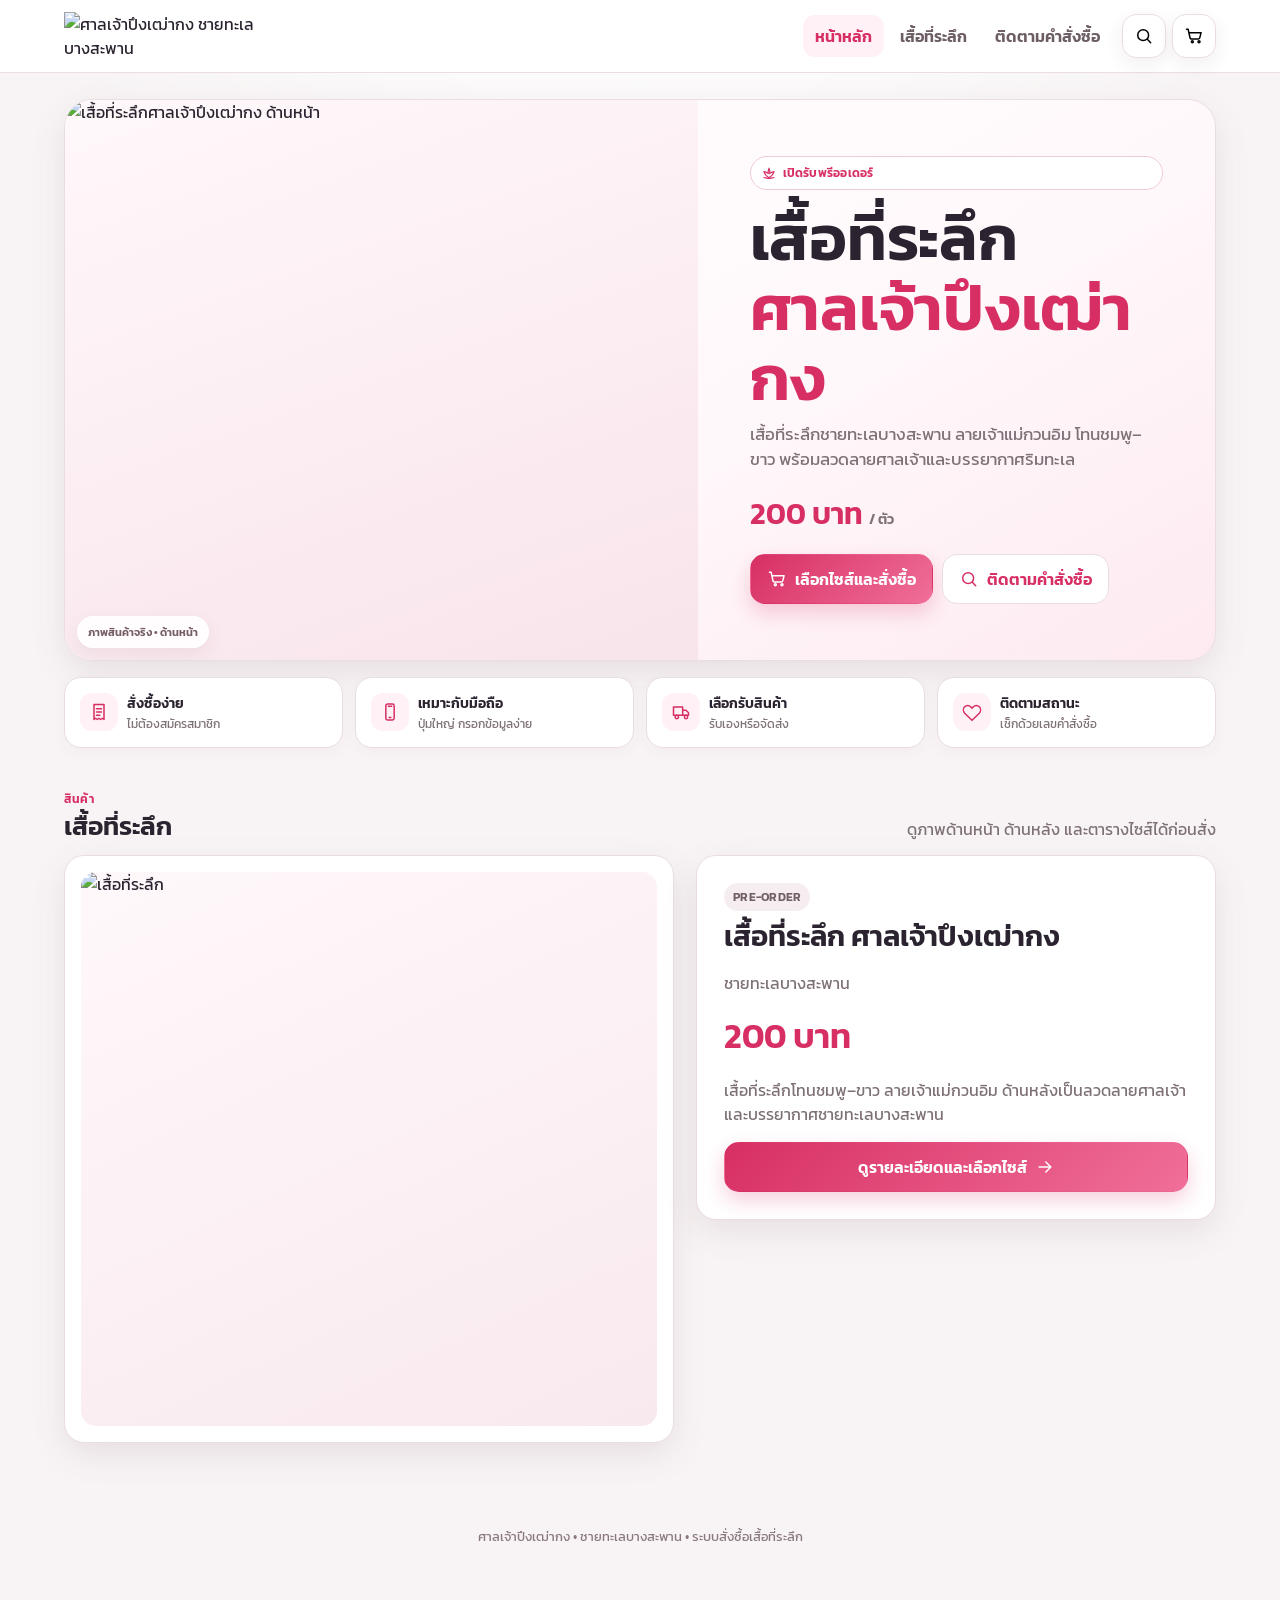
==== index.html @ 2c2c14e4 "Add files via upload" ====
<!doctype html>
<html lang="th">
<head>
  <meta charset="utf-8" />
  <meta name="viewport" content="width=device-width,initial-scale=1,viewport-fit=cover" />
  <meta name="theme-color" content="#d72f63" />
  <meta name="description" content="ศาลเจ้าปึงเฒ่ากง ชายทะเลบางสะพาน — เสื้อที่ระลึก พร้อมระบบสั่งซื้อ ชำระเงิน และติดตามสถานะ" />
  <title>ศาลเจ้าปึงเฒ่ากง | เสื้อที่ระลึก</title>
  <link rel="preconnect" href="https://fonts.googleapis.com">
  <link rel="preconnect" href="https://fonts.gstatic.com" crossorigin>
  <link href="https://fonts.googleapis.com/css2?family=Kanit:wght@300;400;500;600;700&display=swap" rel="stylesheet">
  <link rel="stylesheet" href="./styles.css" />
</head>
<body>
<svg class="icon-sprite" aria-hidden="true">
  <symbol id="i-search" viewBox="0 0 24 24"><circle cx="11" cy="11" r="6.5"/><path d="m16 16 4 4"/></symbol>
  <symbol id="i-cart" viewBox="0 0 24 24"><path d="M3 4h2l2.2 10.1a2 2 0 0 0 2 1.6h7.7a2 2 0 0 0 2-1.5L20.5 8H6.1"/><circle cx="10" cy="19" r="1.2"/><circle cx="18" cy="19" r="1.2"/></symbol>
  <symbol id="i-lotus" viewBox="0 0 24 24"><path d="M12 19c-3.8-2.4-6.6-5.4-7.6-9.2 2.8.2 5 1.3 6.4 3.3-.2-3.3.2-6.1 1.2-8.3 1 2.2 1.4 5 1.2 8.3 1.4-2 3.6-3.1 6.4-3.3-1 3.8-3.8 6.8-7.6 9.2Z"/><path d="M4.5 18.7c4.8 1.6 10.2 1.6 15 0"/></symbol>
  <symbol id="i-receipt" viewBox="0 0 24 24"><path d="M6 3h12v18l-2-1.5-2 1.5-2-1.5-2 1.5-2-1.5L6 21V3Z"/><path d="M9 8h6M9 12h6M9 16h4"/></symbol>
  <symbol id="i-phone" viewBox="0 0 24 24"><rect x="7" y="2.5" width="10" height="19" rx="2"/><path d="M10 5h4M11 18.5h2"/></symbol>
  <symbol id="i-truck" viewBox="0 0 24 24"><path d="M3 6h11v10H3zM14 10h4l3 3v3h-7z"/><circle cx="7" cy="18" r="2"/><circle cx="18" cy="18" r="2"/></symbol>
  <symbol id="i-heart" viewBox="0 0 24 24"><path d="M20.8 5.8c-2-2.1-5.2-2.1-7.2 0L12 7.5l-1.6-1.7c-2-2.1-5.2-2.1-7.2 0-2 2.1-2 5.5 0 7.6L12 22l8.8-8.6c2-2.1 2-5.5 0-7.6Z"/></symbol>
  <symbol id="i-image" viewBox="0 0 24 24"><rect x="3" y="4" width="18" height="16" rx="2"/><circle cx="9" cy="10" r="2"/><path d="m4.5 18 5-5 3.5 3 2.5-2.5 4 4.5"/></symbol>
  <symbol id="i-download" viewBox="0 0 24 24"><path d="M12 3v12"/><path d="m7 10 5 5 5-5"/><path d="M5 20h14"/></symbol>
  <symbol id="i-printer" viewBox="0 0 24 24"><path d="M7 8V3h10v5M7 17H5a2 2 0 0 1-2-2v-5a2 2 0 0 1 2-2h14a2 2 0 0 1 2 2v5a2 2 0 0 1-2 2h-2"/><path d="M7 14h10v7H7z"/><path d="M17 11h.01"/></symbol>
  <symbol id="i-info" viewBox="0 0 24 24"><circle cx="12" cy="12" r="9"/><path d="M12 10v6M12 7h.01"/></symbol>
  <symbol id="i-home" viewBox="0 0 24 24"><path d="m3 11 9-8 9 8"/><path d="M5 10v11h14V10M9 21v-6h6v6"/></symbol>
  <symbol id="i-shirt" viewBox="0 0 24 24"><path d="m8 4-5 3 2 5 3-1v10h8V11l3 1 2-5-5-3c-.8 1.3-2.2 2-4 2S8.8 5.3 8 4Z"/></symbol>
  <symbol id="i-pin" viewBox="0 0 24 24"><path d="M20 10c0 5-8 12-8 12S4 15 4 10a8 8 0 1 1 16 0Z"/><circle cx="12" cy="10" r="2.5"/></symbol>
  <symbol id="i-package" viewBox="0 0 24 24"><path d="m4 7 8-4 8 4-8 4-8-4Z"/><path d="M4 7v10l8 4 8-4V7M12 11v10"/></symbol>
  <symbol id="i-store" viewBox="0 0 24 24"><path d="M4 9h16l-1-5H5L4 9Z"/><path d="M5 9v11h14V9M9 20v-6h6v6"/><path d="M4 9c0 2 3 2 4 0 0 2 3 2 4 0 0 2 3 2 4 0 0 2 3 2 4 0"/></symbol>
  <symbol id="i-check" viewBox="0 0 24 24"><path d="m5 12 4 4L19 6"/></symbol>
  <symbol id="i-arrow-left" viewBox="0 0 24 24"><path d="M19 12H5M11 6l-6 6 6 6"/></symbol>
  <symbol id="i-arrow-right" viewBox="0 0 24 24"><path d="M5 12h14M13 6l6 6-6 6"/></symbol>
  <symbol id="i-refresh" viewBox="0 0 24 24"><path d="M20 7v5h-5"/><path d="M18.5 16a8 8 0 1 1 .7-8.7L20 12"/></symbol>
</svg>

<header class="topbar">
  <div class="shell nav">
    <a class="brand" href="#home" data-route="home" aria-label="ศาลเจ้าปึงเฒ่ากง หน้าหลัก">
      <img class="brand-logo" src="./assets/logo.png" alt="ศาลเจ้าปึงเฒ่ากง ชายทะเลบางสะพาน" />
    </a>
    <nav class="desktop-links" aria-label="เมนูหลัก">
      <button data-route="home">หน้าหลัก</button>
      <button data-route="product">เสื้อที่ระลึก</button>
      <button data-route="track">ติดตามคำสั่งซื้อ</button>
    </nav>
    <div class="nav-actions">
      <button class="icon-btn" title="ติดตามคำสั่งซื้อ" aria-label="ติดตามคำสั่งซื้อ" data-route="track"><svg class="icon"><use href="#i-search"></use></svg></button>
      <button class="icon-btn" title="ตะกร้าสินค้า" aria-label="ตะกร้าสินค้า" data-route="cart"><svg class="icon"><use href="#i-cart"></use></svg><span id="cartBadge" class="badge">0</span></button>
    </div>
  </div>
</header>

<main class="shell">
  <section id="homeView" class="view active">
    <div class="hero">
      <div class="hero-visual">
        <img src="./assets/shirt-front.webp" alt="เสื้อที่ระลึกศาลเจ้าปึงเฒ่ากง ด้านหน้า" fetchpriority="high" />
        <span class="hero-photo-label">ภาพสินค้าจริง • ด้านหน้า</span>
      </div>
      <div class="hero-copy">
        <span class="eyebrow"><svg class="icon icon-sm"><use href="#i-lotus"></use></svg> เปิดรับพรีออเดอร์</span>
        <h1>เสื้อที่ระลึก<br><span>ศาลเจ้าปึงเฒ่ากง</span></h1>
        <p>เสื้อที่ระลึกชายทะเลบางสะพาน ลายเจ้าแม่กวนอิม โทนชมพู–ขาว พร้อมลวดลายศาลเจ้าและบรรยากาศริมทะเล</p>
        <div class="price-chip"><span id="heroPrice">200</span> บาท <small>/ ตัว</small></div>
        <div class="cta-row">
          <button class="btn primary" data-route="product"><svg class="icon"><use href="#i-cart"></use></svg>เลือกไซส์และสั่งซื้อ</button>
          <button class="btn ghost" data-route="track"><svg class="icon"><use href="#i-search"></use></svg>ติดตามคำสั่งซื้อ</button>
        </div>
      </div>
    </div>

    <div class="benefits" aria-label="จุดเด่นของระบบสั่งซื้อ">
      <div class="benefit"><div class="benefit-icon"><svg class="icon"><use href="#i-receipt"></use></svg></div><div><b>สั่งซื้อง่าย</b><small>ไม่ต้องสมัครสมาชิก</small></div></div>
      <div class="benefit"><div class="benefit-icon"><svg class="icon"><use href="#i-phone"></use></svg></div><div><b>เหมาะกับมือถือ</b><small>ปุ่มใหญ่ กรอกข้อมูลง่าย</small></div></div>
      <div class="benefit"><div class="benefit-icon"><svg class="icon"><use href="#i-truck"></use></svg></div><div><b>เลือกรับสินค้า</b><small>รับเองหรือจัดส่ง</small></div></div>
      <div class="benefit"><div class="benefit-icon"><svg class="icon"><use href="#i-heart"></use></svg></div><div><b>ติดตามสถานะ</b><small>เช็กด้วยเลขคำสั่งซื้อ</small></div></div>
    </div>

    <div class="section-heading">
      <div><span class="section-kicker">สินค้า</span><h2 class="section-title">เสื้อที่ระลึก</h2></div>
      <span class="muted">ดูภาพด้านหน้า ด้านหลัง และตารางไซส์ได้ก่อนสั่ง</span>
    </div>
    <div class="product-layout">
      <div class="gallery"><div class="gallery-main"><img id="homeProductImg" src="./assets/shirt-front.webp" alt="เสื้อที่ระลึก" loading="lazy" /></div></div>
      <div class="product-panel home-product-panel">
        <span class="tag">PRE-ORDER</span>
        <h2 id="homeProductName">เสื้อที่ระลึก ศาลเจ้าปึงเฒ่ากง</h2>
        <p class="muted" id="homeProductSubtitle"></p>
        <div class="product-price"><span id="homeProductPrice">200</span> บาท</div>
        <p id="homeProductDescription" class="muted"></p>
        <button class="btn primary full" data-route="product">ดูรายละเอียดและเลือกไซส์ <svg class="icon"><use href="#i-arrow-right"></use></svg></button>
      </div>
    </div>
  </section>

  <section id="productView" class="view">
    <div class="page-head"><button class="back-btn" data-back aria-label="ย้อนกลับ"><svg class="icon"><use href="#i-arrow-left"></use></svg></button><div><span class="section-kicker">สินค้า</span><h1>เสื้อที่ระลึก</h1></div></div>
    <div class="product-layout">
      <div class="gallery"><div class="gallery-main"><img id="productMainImg" src="./assets/shirt-front.webp" alt="สินค้า" /></div><div id="thumbs" class="thumbs" aria-label="ภาพสินค้า"></div></div>
      <div class="product-panel">
        <span class="tag">PRE-ORDER</span><h2 id="productName"></h2><p class="muted" id="productSubtitle"></p><div class="product-price"><span id="productPrice"></span> บาท</div><p class="muted" id="productDescription"></p>
        <div class="label">เลือกขนาด</div><div id="sizeGrid" class="size-grid"></div>
        <div class="size-help">ขนาดตามตารางไซส์: XXS รอบอก 32″ / ยาว 22″ • XS 34″ / 24″ • S 36″ / 25″ • M 38″ / 26″ • L 40″ / 27″ • XL 42″ / 28″ • 2XL 44″ / 29″ • 3XL 46″ / 30″ • 4XL 48″ / 32″ • 5XL 50″ / 33″</div>
        <div class="label">จำนวน</div><div class="qty"><button id="qtyMinus" aria-label="ลดจำนวน">−</button><span id="qtyValue">1</span><button id="qtyPlus" aria-label="เพิ่มจำนวน">+</button></div>
        <div class="notice with-icon"><svg class="icon notice-icon"><use href="#i-truck"></use></svg><span>ค่าจัดส่ง 50 บาทต่อคำสั่งซื้อ หรือเลือกรับด้วยตัวเองได้ฟรี</span></div>
        <button id="addToCart" class="btn primary full"><svg class="icon"><use href="#i-cart"></use></svg>เพิ่มลงตะกร้า</button>
      </div>
    </div>
  </section>

  <section id="cartView" class="view">
    <div class="page-head"><button class="back-btn" data-back aria-label="ย้อนกลับ"><svg class="icon"><use href="#i-arrow-left"></use></svg></button><h1>ตะกร้าสินค้า</h1></div>
    <div class="cart-layout"><div id="cartItems" class="panel"></div><aside class="panel summary-panel"><h2>สรุปคำสั่งซื้อ</h2><div class="summary-row"><span>ยอดสินค้า</span><b id="cartSubtotal">0 บาท</b></div><div class="summary-row"><span>ค่าจัดส่ง</span><span>คำนวณในขั้นตอนถัดไป</span></div><div class="summary-row total"><span>รวมเบื้องต้น</span><span id="cartTotal">0 บาท</span></div><button id="checkoutBtn" class="btn primary full">ไปยังข้อมูลผู้สั่งซื้อ <svg class="icon"><use href="#i-arrow-right"></use></svg></button></aside></div>
  </section>

  <section id="checkoutView" class="view">
    <div class="page-head"><button class="back-btn" data-back aria-label="ย้อนกลับ"><svg class="icon"><use href="#i-arrow-left"></use></svg></button><h1>ข้อมูลผู้สั่งซื้อ</h1></div>
    <div class="steps"><div class="step active"><div class="num">1</div><span>ข้อมูลผู้สั่งซื้อ</span></div><div class="step"><div class="num">2</div><span>ชำระเงิน</span></div><div class="step"><div class="num">3</div><span>ยืนยันคำสั่งซื้อ</span></div></div>
    <form id="checkoutForm" class="checkout-grid">
      <div class="panel"><h2>ข้อมูลสำหรับติดต่อ</h2><div class="form-grid">
        <div class="field full"><label>ชื่อ - นามสกุล <span class="required">*</span></label><input name="name" autocomplete="name" required placeholder="เช่น นายสมชาย ใจดี" /></div>
        <div class="field full"><label>เบอร์โทรศัพท์ <span class="required">*</span></label><input name="phone" inputmode="tel" autocomplete="tel" required pattern="[0-9+ -]{9,15}" placeholder="เช่น 0812345678" /></div>
      </div><h2>เลือกวิธีรับสินค้า</h2><div id="shippingChoices" class="ship-cards"></div><div id="addressFields" class="form-grid address-fields"></div></div>
      <aside class="panel summary-panel"><h2>สรุปยอด</h2><div id="checkoutItems"></div><div class="summary-row"><span>ยอดสินค้า</span><b id="checkoutSubtotal"></b></div><div class="summary-row"><span>ค่าจัดส่ง</span><b id="checkoutShipping"></b></div><div class="summary-row total"><span>รวมทั้งหมด</span><span id="checkoutTotal"></span></div><button class="btn primary full" type="submit">ไปยังขั้นตอนชำระเงิน <svg class="icon"><use href="#i-arrow-right"></use></svg></button></aside>
    </form>
  </section>

  <section id="paymentView" class="view">
    <div class="page-head"><button class="back-btn" data-back aria-label="ย้อนกลับ"><svg class="icon"><use href="#i-arrow-left"></use></svg></button><h1>ชำระเงิน</h1></div>
    <div class="steps"><div class="step done"><div class="num"><svg class="icon icon-step"><use href="#i-check"></use></svg></div><span>ข้อมูลผู้สั่งซื้อ</span></div><div class="step active"><div class="num">2</div><span>ชำระเงิน</span></div><div class="step"><div class="num">3</div><span>ยืนยันคำสั่งซื้อ</span></div></div>
    <div class="panel payment-card">
      <h2>สแกน QR เพื่อชำระเงิน</h2>
      <p class="muted">QR จะสร้างจากยอดรวมของคำสั่งซื้อนี้โดยอัตโนมัติ กรุณาตรวจสอบยอดในแอปธนาคารก่อนยืนยันการโอน</p>
      <div id="paymentQrWrap" class="promptpay-wrap" aria-live="polite">
        <div id="paymentQr" class="promptpay-qr" role="img" aria-label="PromptPay QR Code"></div>
        <div id="paymentQrError" class="notice promptpay-error" hidden></div>
      </div>
      <div class="promptpay-meta">
        <div><span>พร้อมเพย์</span><b id="promptPayDisplay">ยังไม่ได้ตั้งค่า</b></div>
        <div><span>ยอดใน QR</span><b id="qrAmount">0.00 บาท</b></div>
      </div>
      <button id="downloadQrBtn" class="btn ghost full" type="button"><svg class="icon"><use href="#i-download"></use></svg>บันทึก QR ลงเครื่อง</button>
      <div class="bank-box payment-account"><div class="order-kv"><span>ชื่อบัญชี</span><b id="bankAccountName"></b></div><div class="order-kv"><span>เลขพร้อมเพย์</span><b id="bankAccountNumber"></b></div></div>
      <div class="summary-row total"><span>ยอดที่ต้องชำระ</span><span id="paymentTotal"></span></div>
      <button id="createOrderBtn" class="btn primary full">ชำระแล้ว — ไปแนบสลิป <svg class="icon"><use href="#i-arrow-right"></use></svg></button>
    </div>
  </section>

  <section id="slipView" class="view">
    <div class="page-head"><button class="back-btn" data-back aria-label="ย้อนกลับ"><svg class="icon"><use href="#i-arrow-left"></use></svg></button><h1>แนบสลิป</h1></div>
    <div class="steps"><div class="step done"><div class="num"><svg class="icon icon-step"><use href="#i-check"></use></svg></div><span>ข้อมูลผู้สั่งซื้อ</span></div><div class="step done"><div class="num"><svg class="icon icon-step"><use href="#i-check"></use></svg></div><span>ชำระเงิน</span></div><div class="step active"><div class="num">3</div><span>ยืนยันคำสั่งซื้อ</span></div></div>
    <div class="panel payment-card"><h2>แนบสลิปการชำระเงิน</h2><p class="muted">รองรับ JPG, PNG หรือ WEBP ขนาดไม่เกิน 8 MB</p><label id="dropzone" class="upload"><input id="slipInput" type="file" accept="image/jpeg,image/png,image/webp" hidden /><div class="upload-icon"><svg class="icon icon-xl"><use href="#i-image"></use></svg></div><b>แตะเพื่อเลือกไฟล์ หรือวางรูปสลิปที่นี่</b><p class="muted">ระบบจะบันทึกสลิปไว้กับคำสั่งซื้อ</p></label><img id="slipPreview" class="upload-preview" hidden alt="ตัวอย่างสลิป" /><div class="form-grid slip-fields"><div class="field"><label>วันที่โอนเงิน (วัน/เดือน/ปี พ.ศ.) <span class="required">*</span></label><input id="paidDate" type="text" inputmode="numeric" maxlength="10" autocomplete="off" placeholder="เช่น 19/09/2569" required /></div><div class="field"><label>เวลาโอน (24 ชั่วโมง) <span class="required">*</span></label><input id="paidTime" type="text" inputmode="numeric" maxlength="5" autocomplete="off" placeholder="เช่น 16:30" required /></div></div><button id="submitSlipBtn" class="btn primary full slip-submit">ส่งสลิปเพื่อยืนยัน</button></div>
  </section>

  <section id="successView" class="view"><div class="panel success"><div class="success-icon"><svg class="icon"><use href="#i-check"></use></svg></div><h1>ส่งสลิปสำเร็จ</h1><p class="muted">ระบบได้รับคำสั่งซื้อและสลิปแล้ว เจ้าหน้าที่ศาลเจ้าจะตรวจสอบสลิปและกดยืนยันการชำระเงินด้วยตนเอง</p><div class="bank-box"><div class="order-kv"><span>เลขที่คำสั่งซื้อ</span><b id="successOrderNo"></b></div><div class="order-kv"><span>ยอดรวม</span><b id="successTotal"></b></div><div class="order-kv"><span>สถานะ</span><b>รอตรวจสอบการชำระเงิน</b></div></div><div class="cta-row success-actions"><button class="btn primary" id="viewReceiptBtn"><svg class="icon"><use href="#i-receipt"></use></svg>ดูสรุปคำสั่งซื้อ</button><button class="btn ghost" data-route="track"><svg class="icon"><use href="#i-search"></use></svg>ติดตามสถานะ</button><button class="btn ghost" data-route="home">กลับหน้าหลัก</button></div></div></section>

  <section id="trackView" class="view"><div class="page-head"><button class="back-btn" data-back aria-label="ย้อนกลับ"><svg class="icon"><use href="#i-arrow-left"></use></svg></button><h1>ติดตามสถานะคำสั่งซื้อ</h1></div><div class="panel"><p class="muted">ค้นหาได้จาก <b>เลขออเดอร์</b> หรือ <b>ชื่อผู้จอง</b></p><form id="trackForm" class="search-box"><input id="trackQuery" required autocomplete="off" placeholder="เลขออเดอร์ หรือชื่อผู้จอง" aria-label="เลขออเดอร์หรือชื่อผู้จอง" /><button class="btn primary" type="submit"><svg class="icon"><use href="#i-search"></use></svg>ค้นหา</button></form><div id="trackResult" class="lookup-result"></div></div></section>

  <section id="receiptView" class="view"><div class="page-head no-print"><button class="back-btn" data-back aria-label="ย้อนกลับ"><svg class="icon"><use href="#i-arrow-left"></use></svg></button><h1>ใบเสร็จรับเงิน</h1></div><div id="receipt" class="receipt"></div><div class="cta-row no-print receipt-actions"><button class="btn primary" onclick="window.print()"><svg class="icon"><use href="#i-printer"></use></svg>พิมพ์ / บันทึกเป็น PDF</button><button class="btn ghost" data-route="track">ติดตามสถานะ</button></div></section>

  <footer class="footer">ศาลเจ้าปึงเฒ่ากง • ชายทะเลบางสะพาน • ระบบสั่งซื้อเสื้อที่ระลึก</footer>
</main>

<nav class="mobile-nav" aria-label="เมนูด้านล่าง">
  <button data-route="home"><svg class="icon"><use href="#i-home"></use></svg><span>หน้าหลัก</span></button>
  <button data-route="product"><svg class="icon"><use href="#i-shirt"></use></svg><span>สินค้า</span></button>
  <button data-route="cart"><svg class="icon"><use href="#i-cart"></use></svg><span>ตะกร้า</span></button>
  <button data-route="track"><svg class="icon"><use href="#i-search"></use></svg><span>ติดตาม</span></button>
</nav>
<div id="toast" class="toast" role="status" aria-live="polite"></div>
<script src="./config.js" defer></script>
<script src="./sheet-api.js" defer></script>
<script src="./assets/js/qrcode-core.js" defer></script>
<script src="./app.js" defer></script>
</body>
</html>
---- styles.css ----
:root{
  --brand:#d72f63;
  --brand-2:#f06f99;
  --brand-soft:#fff1f5;
  --gold:#aa711f;
  --ink:#2b2430;
  --muted:#7d7077;
  --line:#eadde2;
  --bg:#f8f4f5;
  --card:#fff;
  --ok:#188153;
  --shadow:0 12px 34px rgba(88,48,62,.10);
  --shadow-sm:0 6px 18px rgba(88,48,62,.08);
  --radius:20px;
}
.icon-sprite{position:absolute;width:0;height:0;overflow:hidden;pointer-events:none}
.icon{width:20px;height:20px;display:inline-block;vertical-align:middle;fill:none;stroke:currentColor;stroke-width:1.8;stroke-linecap:round;stroke-linejoin:round;flex:0 0 auto}
.icon-sm{width:16px;height:16px}.icon-xl{width:26px;height:26px}.icon-step{width:17px;height:17px;stroke-width:2.3}
*{box-sizing:border-box}
html{scroll-behavior:smooth;-webkit-text-size-adjust:100%}
body{margin:0;min-width:320px;font-family:"Kanit",Tahoma,Arial,sans-serif;color:var(--ink);background:radial-gradient(circle at 50% -10%,#fff 0,transparent 32%),var(--bg);line-height:1.5}
button,input,select,textarea{font:inherit}
button{cursor:pointer;-webkit-tap-highlight-color:transparent}
img{display:block;max-width:100%}
a{color:inherit;text-decoration:none}
button:focus-visible,input:focus-visible,select:focus-visible,textarea:focus-visible,a:focus-visible{outline:3px solid rgba(215,47,99,.2);outline-offset:2px}
.shell{width:min(100%,1200px);margin-inline:auto;padding-inline:12px}
.topbar{position:sticky;top:0;z-index:50;background:rgba(255,255,255,.94);backdrop-filter:blur(14px);border-bottom:1px solid rgba(232,218,224,.9)}
.nav{min-height:64px;display:flex;align-items:center;gap:10px}
.brand{display:flex;align-items:center;min-width:0;margin-right:auto;max-width:min(100%,calc(100% - 108px))}
.brand-logo{display:block;width:clamp(150px,47vw,188px);height:auto;max-height:54px;object-fit:contain;object-position:left center}
.nav-actions{display:flex;align-items:center;gap:6px;flex:0 0 auto}
.icon-btn,.back-btn{border:1px solid var(--line);background:#fff;display:grid;place-items:center;box-shadow:var(--shadow-sm)}
.icon-btn{width:44px;height:44px;border-radius:14px;position:relative}
.back-btn{flex:0 0 auto;width:44px;height:44px;border-radius:14px}
.badge{position:absolute;right:-3px;top:-6px;min-width:19px;height:19px;border-radius:999px;background:var(--brand);color:#fff;font-size:11px;display:grid;place-items:center;padding-inline:5px;border:2px solid #fff}
.desktop-links{display:none}
main{padding-block:16px 118px}
.view{display:none;min-width:0}.view.active{display:block}
.hero{display:flex;flex-direction:column;background:linear-gradient(150deg,#fff,#fff8fa 58%,#fdeaf0);border:1px solid var(--line);border-radius:24px;overflow:hidden;box-shadow:var(--shadow)}
.hero-visual{position:relative;background:linear-gradient(160deg,#fff8fa,#f8e4eb);aspect-ratio:4/4.6;overflow:hidden}
.hero-visual img{width:100%;height:100%;object-fit:cover;object-position:50% 16%}
.hero-photo-label{position:absolute;left:12px;bottom:12px;padding:7px 10px;background:rgba(255,255,255,.9);backdrop-filter:blur(8px);border:1px solid rgba(255,255,255,.8);border-radius:999px;font-size:11px;font-weight:600;color:#745b64;box-shadow:var(--shadow-sm)}
.hero-copy{padding:22px 18px 24px}
.eyebrow,.tag,.section-kicker{font-size:12px;font-weight:600;letter-spacing:.02em}
.eyebrow{display:inline-flex;align-items:center;gap:6px;padding:7px 10px;border-radius:999px;background:#fff;color:var(--brand);border:1px solid #efcad7}
.hero h1{font-size:clamp(34px,10vw,48px);line-height:1.09;margin:13px 0 9px;letter-spacing:-.7px}
.hero h1 span{color:var(--brand)}
.hero p{margin:0 0 18px;color:var(--muted);font-size:15px}
.price-chip{font-size:30px;font-weight:600;color:var(--brand);margin-bottom:18px}
.price-chip small{font-size:14px;color:var(--muted);font-weight:600}
.cta-row{display:flex;flex-direction:column;gap:9px}
.btn{min-height:48px;border:1px solid transparent;border-radius:15px;padding:12px 16px;font-weight:600;display:inline-flex;gap:8px;align-items:center;justify-content:center;transition:transform .18s,box-shadow .18s,background .18s}
.btn.primary{background:linear-gradient(135deg,var(--brand),var(--brand-2));color:#fff;box-shadow:0 9px 20px rgba(215,47,99,.22)}
.btn.ghost{background:#fff;border-color:var(--line);color:var(--brand)}
.btn.full{width:100%}
.btn:disabled{opacity:.5;cursor:not-allowed}
.benefits{display:grid;grid-template-columns:repeat(2,minmax(0,1fr));gap:9px;margin:12px 0 34px}
.benefit{min-width:0;background:#fff;border:1px solid var(--line);border-radius:17px;padding:12px;display:flex;align-items:flex-start;gap:9px;box-shadow:0 4px 16px rgba(85,48,61,.04)}
.benefit-icon{flex:0 0 38px;width:38px;height:38px;border-radius:12px;background:var(--brand-soft);color:var(--brand);display:grid;place-items:center}
.benefit b{display:block;font-size:13px}.benefit small{display:block;color:var(--muted);font-size:11px;line-height:1.35;margin-top:2px}
.section-heading{display:flex;flex-direction:column;gap:5px;margin-bottom:14px}
.section-kicker{display:block;color:var(--brand);margin-bottom:2px}.section-title{font-size:26px;line-height:1.2;margin:0}
.product-layout{display:grid;grid-template-columns:minmax(0,1fr);gap:14px}
.gallery,.product-panel,.panel{min-width:0;background:#fff;border:1px solid var(--line);border-radius:20px;box-shadow:var(--shadow)}
.gallery{padding:10px}
.gallery-main{aspect-ratio:4/5;border-radius:15px;overflow:hidden;background:linear-gradient(155deg,#fff8fa,#f8e9ee)}
.gallery-main img{width:100%;height:100%;object-fit:cover;object-position:center 18%}
.thumbs{display:flex;gap:8px;margin-top:10px;overflow-x:auto;padding:1px 1px 4px;scrollbar-width:thin}
.thumb{flex:0 0 68px;width:68px;height:68px;padding:0;border:2px solid transparent;border-radius:12px;overflow:hidden;background:#fff;box-shadow:0 3px 10px rgba(80,45,57,.07)}
.thumb img{width:100%;height:100%;object-fit:cover}.thumb.active{border-color:var(--brand)}
.product-panel{padding:18px}.home-product-panel{align-self:start}
.product-panel h2{font-size:25px;line-height:1.3;margin:6px 0 0}
.muted{color:var(--muted)}
.tag{display:inline-block;padding:5px 9px;border-radius:999px;background:#f6edf0;color:#725f67}
.product-price{font-size:34px;color:var(--brand);font-weight:600;margin:14px 0}
.label{font-weight:600;margin:18px 0 9px}
.size-grid{display:grid;grid-template-columns:repeat(5,minmax(0,1fr));gap:7px}
.size-btn{min-height:43px;background:#fff;border:1px solid var(--line);border-radius:11px;padding:7px 2px;font-weight:600;font-size:13px}
.size-btn.selected{color:#fff;background:var(--brand);border-color:var(--brand)}
.size-help{margin-top:9px;padding:10px 11px;border-radius:12px;background:#fbf7f8;color:var(--muted);font-size:11px;line-height:1.5}
.qty{display:flex;align-items:center;border:1px solid var(--line);border-radius:13px;overflow:hidden;width:max-content;background:#fff}
.qty button{width:46px;height:44px;border:0;background:#fff;font-size:20px}.qty span{min-width:54px;text-align:center;font-weight:600}
.notice{background:#fff5f8;border:1px solid #f0cbd7;border-radius:14px;padding:11px 12px;color:#93445c;font-size:13px;margin:16px 0}.notice.with-icon{display:flex;align-items:flex-start;gap:9px}.notice-icon{flex:0 0 auto;margin-top:1px}
.page-head{display:flex;align-items:center;gap:12px;margin:4px 0 18px;min-width:0}.page-head>div{min-width:0}.page-head h1{font-size:26px;line-height:1.2;margin:0}
.cart-layout,.checkout-grid{display:grid;grid-template-columns:minmax(0,1fr);gap:14px}.panel{padding:16px}.panel h2{font-size:21px;margin-top:0}
.cart-item{display:grid;grid-template-columns:82px minmax(0,1fr);gap:11px;padding:13px 0;border-bottom:1px solid var(--line)}
.cart-item img{width:82px;height:96px;object-fit:cover;object-position:center 18%;border-radius:13px;background:#fff5f8}.cart-item h3{font-size:15px;line-height:1.35;margin:1px 0 4px}.cart-item>div:last-child{grid-column:2}
.item-actions{display:flex;gap:10px;align-items:center;flex-wrap:wrap;margin-top:9px}.link-btn{border:0;background:none;color:var(--brand);padding:6px;font-weight:600}
.summary-row{display:flex;justify-content:space-between;align-items:flex-start;gap:14px;padding:9px 0;font-size:14px}.summary-row>*{min-width:0}.summary-row.total{font-size:20px;font-weight:600;border-top:1px dashed #e2d2d8;margin-top:7px;padding-top:14px}.summary-row.total span:last-child{color:var(--brand)}
.summary-panel{align-self:start}.empty{text-align:center;padding:38px 12px;color:var(--muted)}
.steps{display:grid;grid-template-columns:repeat(3,minmax(0,1fr));gap:0;margin:0 auto 18px;max-width:740px}
.step{text-align:center;position:relative;color:#aa9aa1;font-size:10px;min-width:0}.step span{display:block;line-height:1.25;padding-inline:2px}.step:before{content:"";position:absolute;top:15px;left:-50%;right:50%;height:2px;background:#eadce1;z-index:-1}.step:first-child:before{display:none}.step .num{width:32px;height:32px;border-radius:50%;background:#f4ecef;display:grid;place-items:center;margin:0 auto 5px;font-weight:600}.step.active{color:var(--brand)}.step.active .num,.step.done .num{background:var(--brand);color:#fff}
.form-grid{display:grid;grid-template-columns:minmax(0,1fr);gap:12px}.field{display:flex;flex-direction:column;gap:6px;min-width:0}.field label{font-size:13px;font-weight:600}.field input,.field select,.field textarea,.search-box input{width:100%;min-height:48px;border:1px solid #dfd1d6;background:#fff;border-radius:13px;padding:11px 12px;outline:none}.field textarea{min-height:88px;resize:vertical}.field input:focus,.field select:focus,.field textarea:focus,.search-box input:focus{border-color:#e68ca9;box-shadow:0 0 0 3px #fff0f5}.required{color:var(--brand)}
.ship-cards{display:grid;gap:10px}.ship-card{border:1px solid var(--line);border-radius:15px;padding:13px;display:flex;gap:10px;align-items:flex-start}.ship-card.selected{border-color:var(--brand);background:#fff8fa}.ship-card input{accent-color:var(--brand);margin-top:4px}.ship-card b{display:block}.ship-card small{display:block;color:var(--muted);margin-top:2px}.address-fields{margin-top:14px}
.payment-card{text-align:center;max-width:720px;margin-inline:auto}.qr{width:min(310px,82vw);margin:16px auto;border:1px solid var(--line);border-radius:20px;padding:13px;background:#fff}.bank-box{background:#fff8fa;border:1px solid #efcad6;border-radius:16px;padding:14px;margin:16px 0;text-align:left}
.upload{display:block;border:2px dashed #ebb0c2;border-radius:17px;padding:24px 14px;text-align:center;background:#fff9fb;cursor:pointer}.upload.drag{background:#fff0f5}.upload-icon{width:48px;height:48px;margin:0 auto 9px;border-radius:14px;background:var(--brand-soft);color:var(--brand);display:grid;place-items:center}.upload-preview{max-height:360px;max-width:100%;border-radius:15px;margin:13px auto}.slip-fields{margin-top:16px}.slip-submit{margin-top:16px}
.status-badge{display:inline-flex;padding:6px 10px;border-radius:999px;background:#fff1f5;color:var(--brand);font-weight:600;font-size:12px}.timeline{display:grid;grid-template-columns:1fr;gap:9px;margin:18px 0}.time-node{text-align:center;padding:13px 8px;border:1px solid var(--line);border-radius:14px;color:#998990}.time-node.done{border-color:#a8dfc8;background:#f5fffa;color:#168154}.time-node.current{border-color:#efabc0;background:#fff7fa;color:var(--brand)}
.order-kv{display:grid;grid-template-columns:1fr;gap:2px;padding:9px 0;border-bottom:1px solid var(--line);overflow-wrap:anywhere}.order-kv span:first-child{color:var(--muted);font-size:13px}
.success{max-width:720px;margin-inline:auto;text-align:center}.success-icon{width:82px;height:82px;border-radius:50%;border:3px solid var(--brand);color:var(--brand);display:grid;place-items:center;margin:0 auto 15px}.success-icon .icon{width:38px;height:38px;stroke-width:2.2}.success h1{font-size:34px;color:var(--brand);margin:0 0 7px}.success-actions{justify-content:center}
.receipt{max-width:760px;margin-inline:auto;background:#fff;border:1px solid var(--line);border-radius:20px;padding:17px;box-shadow:var(--shadow)}.receipt-head{display:block;border-bottom:1px solid var(--line);padding-bottom:15px}.receipt-logo{width:170px;margin-bottom:11px}.receipt table{width:100%;border-collapse:collapse;margin:16px 0;font-size:13px}.receipt th,.receipt td{text-align:left;padding:10px 6px;border-bottom:1px solid #eee}.receipt th:last-child,.receipt td:last-child{text-align:right}.receipt-actions{justify-content:center;margin-top:16px}
.search-box{display:grid;grid-template-columns:1fr;gap:9px;max-width:720px}.lookup-result{margin-top:16px}.track-result-head{display:flex;justify-content:space-between;align-items:center;gap:10px;flex-wrap:wrap;margin-bottom:10px}.track-results{display:grid;gap:12px}.track-result-card{margin:0}
.admin-notice{margin:0 0 14px}.admin-head{display:flex;flex-direction:column;gap:10px;margin-bottom:14px}.admin-head p{margin:3px 0}.table-scroll{overflow:auto;-webkit-overflow-scrolling:touch}.admin-table{width:100%;min-width:720px;border-collapse:collapse;font-size:13px}.admin-table th,.admin-table td{padding:10px 7px;border-bottom:1px solid var(--line);text-align:left;vertical-align:top}.admin-table select{padding:7px;border-radius:9px;border:1px solid var(--line)}
.footer{margin-top:52px;padding:24px 0;color:#88777f;text-align:center;font-size:12px}.toast{position:fixed;left:50%;bottom:96px;width:max-content;max-width:calc(100vw - 28px);transform:translate(-50%,20px);opacity:0;pointer-events:none;background:#30252a;color:#fff;padding:11px 15px;border-radius:13px;transition:.22s;z-index:100;text-align:center}.toast.show{transform:translate(-50%,0);opacity:1}
.mobile-nav{display:grid;grid-template-columns:repeat(4,minmax(0,1fr));position:fixed;left:8px;right:8px;bottom:calc(8px + env(safe-area-inset-bottom));z-index:45;background:rgba(255,255,255,.96);backdrop-filter:blur(14px);border:1px solid var(--line);box-shadow:0 12px 28px rgba(60,34,45,.18);border-radius:18px;padding:6px}
.mobile-nav button{min-width:0;min-height:50px;border:0;background:none;color:#7a6971;padding:5px 2px;font-size:10px;border-radius:12px;display:flex;flex-direction:column;align-items:center;justify-content:center;gap:2px}.mobile-nav button .icon{width:20px;height:20px}.mobile-nav button span{display:block;white-space:nowrap}.mobile-nav button.active{color:var(--brand);background:#fff4f7}


/* Thai readability: Kanit looks clearer on small screens at medium/semi-bold weights. */
body{font-weight:400;-webkit-font-smoothing:antialiased;-moz-osx-font-smoothing:grayscale;text-rendering:optimizeLegibility}
h1,h2,h3,h4,h5,h6{font-weight:600;line-height:1.28}
strong,b{font-weight:600}
button,.btn{font-weight:600}
.field label,.label{font-weight:500}
.price-chip,.product-price,.summary-row.total{font-weight:600}
.hero h1{font-weight:600;letter-spacing:-.25px}
.mobile-nav button{font-weight:400}

@media(min-width:600px){
  .shell{padding-inline:20px}.brand{max-width:min(100%,calc(100% - 124px))}.brand-logo{width:210px;max-height:60px}.nav{min-height:72px}main{padding-top:22px}.hero{border-radius:28px}.hero-copy{padding:30px}.hero h1{font-size:48px}.hero p{font-size:16px}.cta-row{flex-direction:row}.benefits{gap:12px}.benefit{padding:15px}.benefit b{font-size:14px}.benefit small{font-size:12px}.section-heading{flex-direction:row;justify-content:space-between;align-items:end}.gallery{padding:14px}.product-panel,.panel{padding:22px}.form-grid{grid-template-columns:repeat(2,minmax(0,1fr))}.field.full{grid-column:1/-1}.search-box{grid-template-columns:minmax(0,1fr) auto}.timeline{grid-template-columns:repeat(3,minmax(0,1fr))}.order-kv{grid-template-columns:170px minmax(0,1fr);gap:10px}.receipt{padding:26px}.receipt-head{display:flex;justify-content:space-between;gap:18px}.admin-head{flex-direction:row;align-items:center;justify-content:space-between}
}

@media(min-width:900px){
  .desktop-links{display:flex;gap:4px}.desktop-links button{min-height:42px;border:0;background:transparent;padding:9px 12px;border-radius:12px;color:#6d5d65;font-weight:600}.desktop-links button:hover,.desktop-links button.active{background:#fff1f5;color:var(--brand)}
  main{padding-block:26px 70px}.hero{display:grid;grid-template-columns:minmax(0,1.1fr) minmax(350px,.9fr);min-height:560px}.hero-visual{aspect-ratio:auto;min-height:560px}.hero-visual img{object-position:center 16%}.hero-copy{display:flex;flex-direction:column;justify-content:center;padding:48px 44px}.hero h1{font-size:clamp(48px,5vw,66px)}.hero p{font-size:17px}.benefits{grid-template-columns:repeat(4,minmax(0,1fr));margin:16px 0 42px}.product-layout{grid-template-columns:minmax(0,1.08fr) minmax(360px,.92fr);gap:22px}.gallery{padding:16px}.gallery-main{aspect-ratio:1/1}.product-panel{position:sticky;top:92px;padding:27px}.home-product-panel{position:static}.product-panel h2{font-size:29px}.cart-layout{grid-template-columns:minmax(0,1fr) 370px;gap:19px}.checkout-grid{grid-template-columns:minmax(0,1fr) 410px;gap:19px}.summary-panel{position:sticky;top:92px}.mobile-nav{display:none}.toast{bottom:24px}.footer{margin-top:60px;font-size:13px}
}

@media(min-width:1200px){.shell{padding-inline:24px}.hero-copy{padding-inline:52px}.gallery-main{aspect-ratio:1.04/1}}

@media(max-width:480px){
  .shell{padding-inline:10px}
  .nav{gap:8px;min-height:60px}
  .brand{max-width:min(100%,calc(100% - 100px))}
  .brand-logo{width:min(47vw,164px);max-height:49px}
  .icon-btn,.back-btn{width:41px;height:41px;border-radius:13px}
  .badge{right:-2px;top:-5px}
  .hero{border-radius:20px}
  .hero-visual{aspect-ratio:4/4.25}
  .hero-copy{padding:18px 16px 20px}
  .hero h1{font-size:clamp(28px,8vw,34px);line-height:1.18}
  .hero p{font-size:14px}
  .price-chip{font-size:26px}
  .cta-row{gap:9px}
  .cta-row .btn{width:100%}
  .benefits{grid-template-columns:repeat(2,minmax(0,1fr));gap:9px}
  .benefit{padding:12px}
  .benefit{align-items:flex-start}
  .benefit b{font-size:13px;line-height:1.3}
  .benefit small{font-size:11px;line-height:1.35}
  .section-heading{gap:6px}
  .section-title{font-size:23px}
  .muted{font-size:13px}
  .gallery-main{aspect-ratio:1/1.08}
  .product-panel h2{font-size:24px}
  .size-grid{grid-template-columns:repeat(4,minmax(0,1fr))}
  .steps{margin-bottom:14px}
  .step{font-size:9.5px}
  .step .num{width:30px;height:30px}
  .receipt-head{padding-bottom:12px}
  .receipt-logo{width:150px}
  .receipt th,.receipt td{padding:9px 5px;font-size:12px}
  .mobile-nav{left:6px;right:6px;padding:5px}
  .mobile-nav button{min-height:48px;font-size:9.5px}
}

@media(max-width:380px){.hero h1{font-size:30px}.size-grid{grid-template-columns:repeat(3,minmax(0,1fr))}.brand{max-width:min(100%,calc(100% - 96px))}.brand-logo{width:min(46vw,152px);max-height:46px}.icon-btn{width:40px;height:40px}.product-panel,.panel{padding:14px}}

@media(hover:hover) and (pointer:fine){.btn.primary:hover{transform:translateY(-1px);box-shadow:0 12px 24px rgba(215,47,99,.28)}.btn.ghost:hover{background:#fff6f8}.thumb:hover{border-color:#efb2c5}}
@media(prefers-reduced-motion:reduce){html{scroll-behavior:auto}*,*::before,*::after{transition:none!important;animation:none!important}}
@media print{.topbar,.mobile-nav,.footer,.no-print,.toast{display:none!important}body{background:#fff}.receipt{box-shadow:none;border:0;max-width:none}.view{display:none!important}#receiptView{display:block!important}main{padding:0}.shell{max-width:none}}
.gallery-main img.fit-contain{object-fit:contain;object-position:center;background:#fff}

/* Flat icon system: all decorative symbols use inline SVG; no emoji dependencies. */
.empty-icon{width:52px;height:52px;margin:0 auto 10px;border-radius:16px;background:var(--brand-soft);color:var(--brand);display:grid;place-items:center}
.timeline .time-node{display:flex;flex-direction:column;align-items:center;justify-content:center;gap:5px}
.timeline-icon{width:22px;height:22px}


/* PromptPay dynamic QR */
.promptpay-wrap{width:min(330px,100%);margin:16px auto 12px}
.promptpay-qr{width:100%;aspect-ratio:1/1;background:#fff;border:1px solid var(--line);border-radius:20px;padding:14px;display:grid;place-items:center;overflow:hidden}
.promptpay-qr svg{width:100%;height:100%;display:block;shape-rendering:crispEdges}
.promptpay-error{margin:0;text-align:left}
.promptpay-meta{display:grid;grid-template-columns:repeat(2,minmax(0,1fr));gap:10px;margin:0 auto 12px;max-width:430px;text-align:left}
.promptpay-meta>div{border:1px solid var(--line);background:#fff;border-radius:14px;padding:11px 12px;min-width:0}
.promptpay-meta span{display:block;color:var(--muted);font-size:11px;margin-bottom:2px}
.promptpay-meta b{display:block;font-size:14px;font-weight:600;overflow-wrap:anywhere}
#downloadQrBtn{max-width:430px;margin:0 auto 12px}
@media(max-width:420px){
  .promptpay-wrap{width:min(300px,92vw)}
  .promptpay-qr{padding:10px;border-radius:17px}
  .promptpay-meta{grid-template-columns:1fr}
}


/* Manual payment verification */
.admin-slip-cell{display:flex;flex-direction:column;gap:8px;align-items:flex-start;min-width:180px}
.admin-pay-actions{display:flex;flex-wrap:wrap;gap:7px}
.btn.mini{min-height:36px;padding:7px 10px;border-radius:10px;font-size:12px;gap:6px}
.btn.mini .icon{width:16px;height:16px}
.confirm-pay{background:#167a50;color:#fff;border-color:#167a50;box-shadow:none}
.reject-pay{background:#fff;color:#a1283c;border:1px solid #e6b7c0;box-shadow:none}
.status-rejected{background:#fff0f1;color:#a1283c}
.payment-reject-note{background:#fff4f5;border:1px solid #efc0c8;color:#8e2537;border-radius:14px;padding:12px 14px}
.verified-time{display:block;color:#168154;margin-top:5px;line-height:1.35}
.admin-status-followup{margin-top:8px}
.admin-status-followup select{max-width:180px;width:100%}
.admin-status-followup select:disabled{opacity:.62;background:#f4f0f1}
.static-warning{background:#fffaf0;border-color:#ead7a9}
@media(max-width:600px){
  .admin-payment-table{min-width:860px}
  .admin-pay-actions{flex-direction:column;align-items:stretch;width:100%}
  .admin-pay-actions .btn{width:100%;justify-content:center}
}

/* Thailand address cascading selectors */
.address-helper{font-size:12px;color:var(--muted);margin-top:-2px;padding:8px 10px;border-radius:11px;background:#fbf7f8;border:1px solid var(--line)}
.field select:disabled{background:#f5f1f2;color:#a7999f;cursor:not-allowed}
.field input[readonly]{background:#f8f4f5;color:#5f5358}
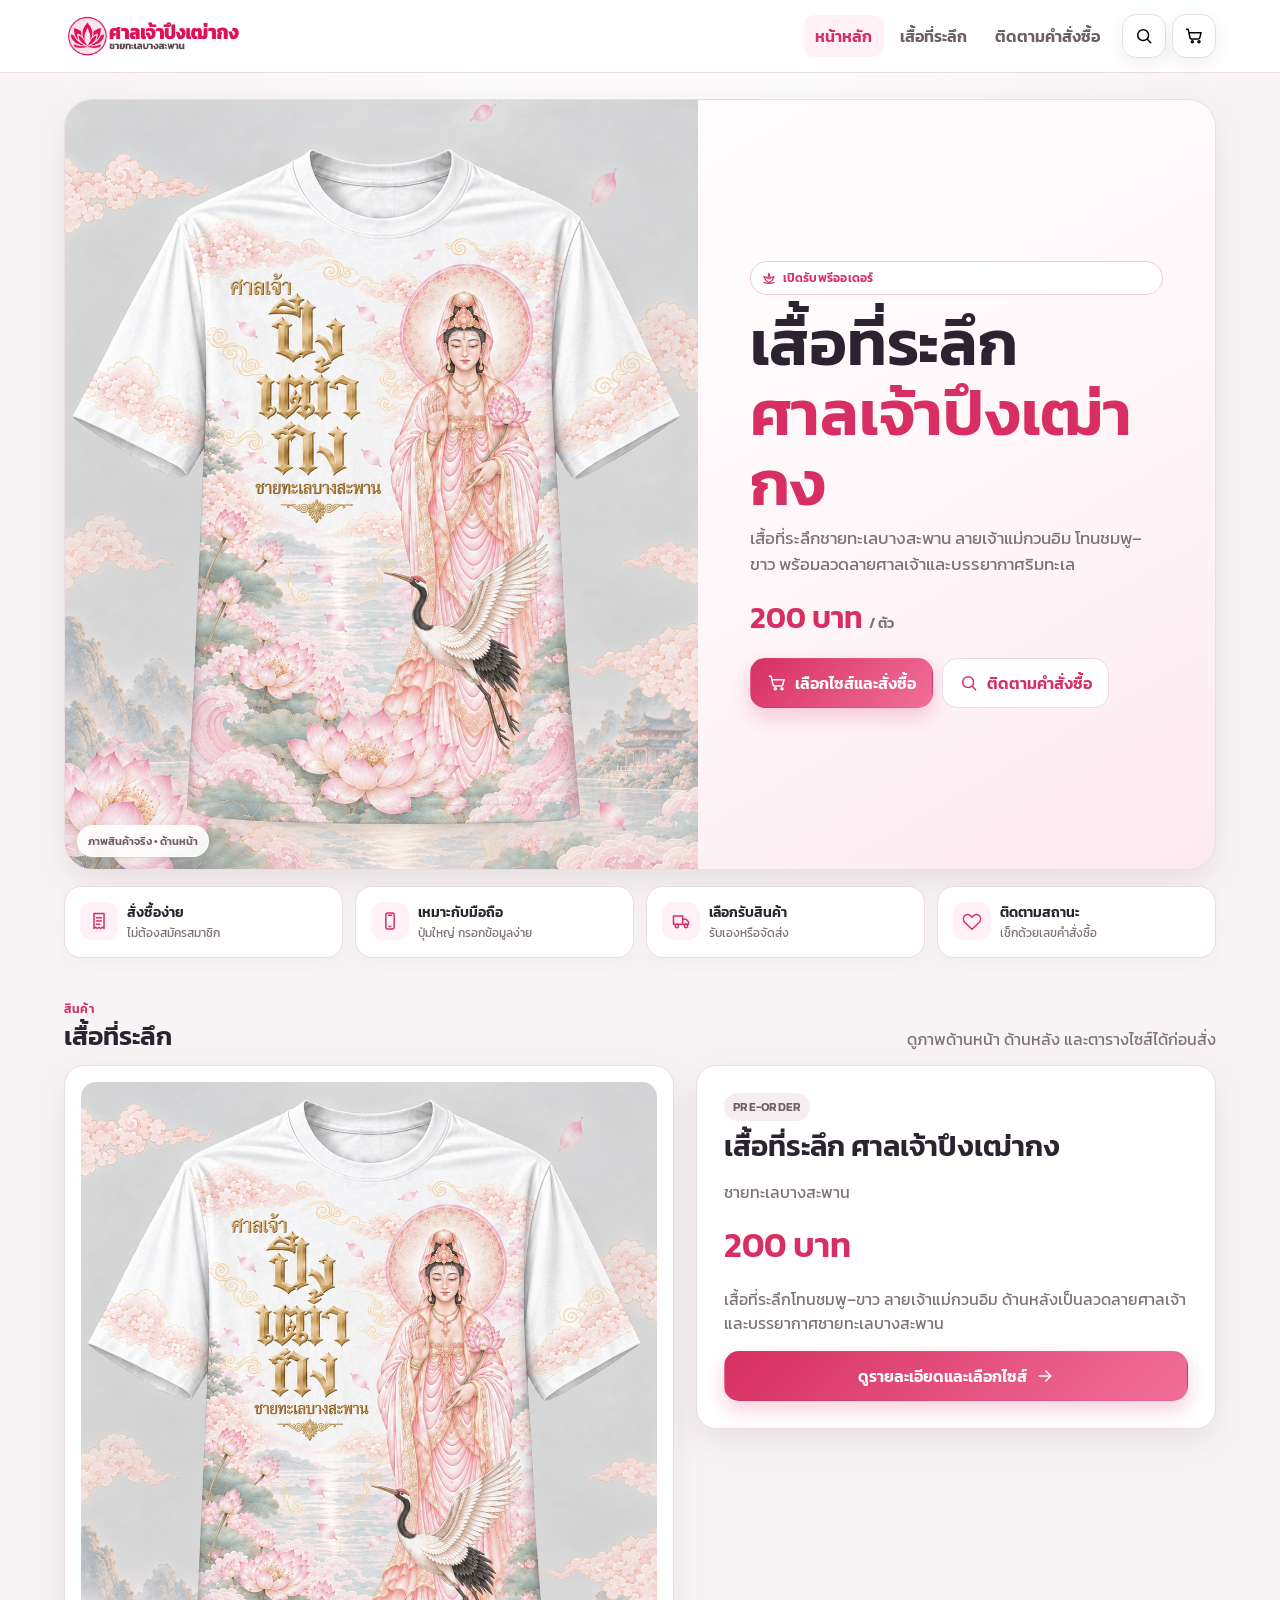
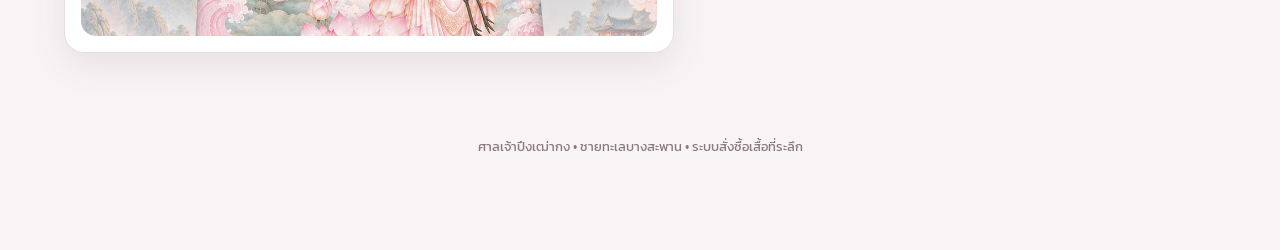
==== commit 82f513d6: "Update index.html" ====
--- a/index.html
+++ b/index.html
@@ -102,7 +102,7 @@
       <div class="product-panel">
         <span class="tag">PRE-ORDER</span><h2 id="productName"></h2><p class="muted" id="productSubtitle"></p><div class="product-price"><span id="productPrice"></span> บาท</div><p class="muted" id="productDescription"></p>
         <div class="label">เลือกขนาด</div><div id="sizeGrid" class="size-grid"></div>
-        <div class="size-help">ขนาดตามตารางไซส์: XXS รอบอก 32″ / ยาว 22″ • XS 34″ / 24″ • S 36″ / 25″ • M 38″ / 26″ • L 40″ / 27″ • XL 42″ / 28″ • 2XL 44″ / 29″ • 3XL 46″ / 30″ • 4XL 48″ / 32″ • 5XL 50″ / 33″</div>
+        <div class="size-help">ขนาดตามตารางไซส์: XXS รอบอก 32″ / ยาว 22″ • XS 34″ / 24″ • S 36″ / 25″ • M 38″ / 26″ • L 40″ / 27″ • XL 42″ / 28″ • 2XL 44″ / 29″ • 3XL 46″ / 30″ • 4XL 48″ / 32″ • 5XL 50″ / 33″ • 6XL 52″ / 34″ • 7XL 54″ / 35″</div>
         <div class="label">จำนวน</div><div class="qty"><button id="qtyMinus" aria-label="ลดจำนวน">−</button><span id="qtyValue">1</span><button id="qtyPlus" aria-label="เพิ่มจำนวน">+</button></div>
         <div class="notice with-icon"><svg class="icon notice-icon"><use href="#i-truck"></use></svg><span>ค่าจัดส่ง 50 บาทต่อคำสั่งซื้อ หรือเลือกรับด้วยตัวเองได้ฟรี</span></div>
         <button id="addToCart" class="btn primary full"><svg class="icon"><use href="#i-cart"></use></svg>เพิ่มลงตะกร้า</button>
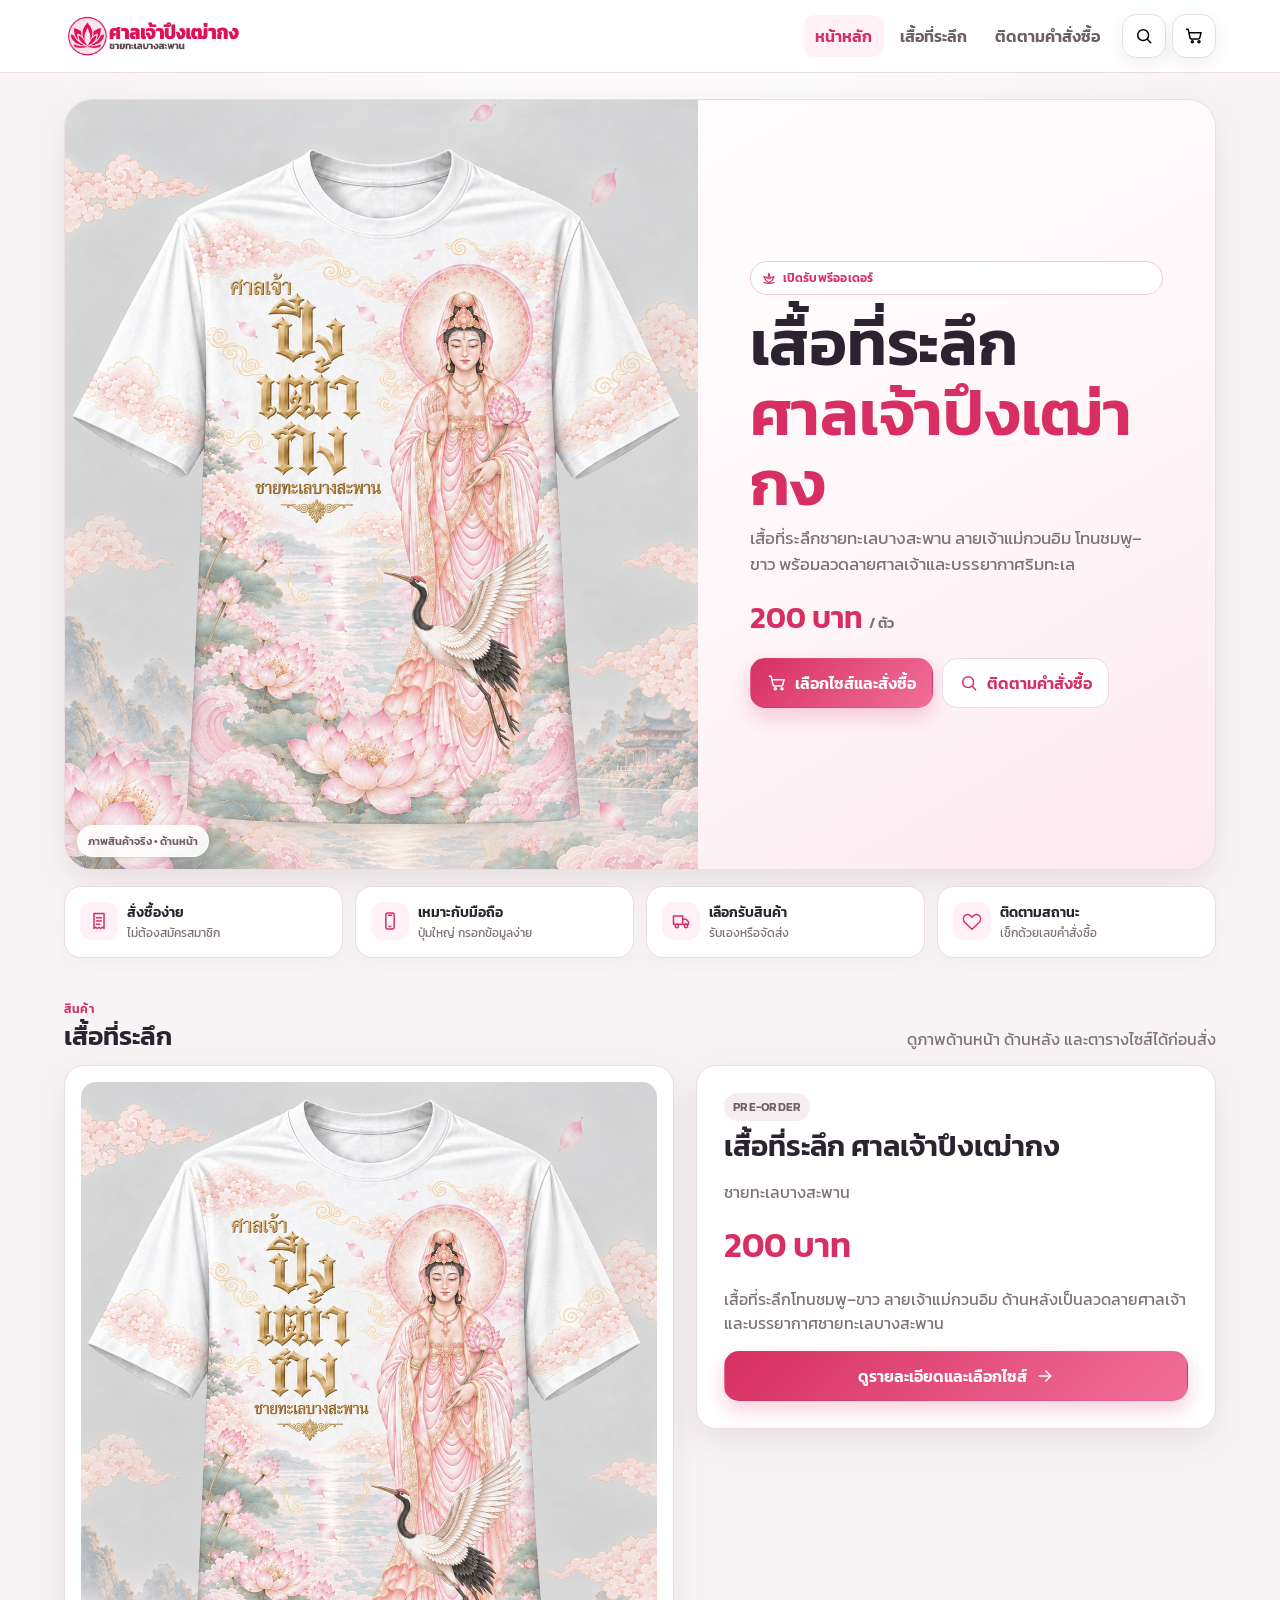
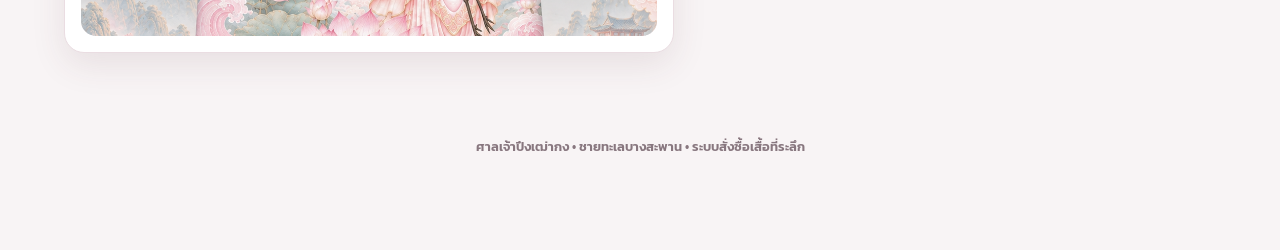
==== commit f6ec5595: "Update index.html" ====
--- a/index.html
+++ b/index.html
@@ -100,9 +100,11 @@
     <div class="product-layout">
       <div class="gallery"><div class="gallery-main"><img id="productMainImg" src="./assets/shirt-front.webp" alt="สินค้า" /></div><div id="thumbs" class="thumbs" aria-label="ภาพสินค้า"></div></div>
       <div class="product-panel">
-        <span class="tag">PRE-ORDER</span><h2 id="productName"></h2><p class="muted" id="productSubtitle"></p><div class="product-price"><span id="productPrice"></span> บาท</div><p class="muted" id="productDescription"></p>
+        <span class="tag">PRE-ORDER</span><h2 id="productName"></h2><p class="muted" id="productSubtitle"></p><div class="product-price"><span id="productPrice"></span> บาท</div><div id="productPriceNote" class="product-price-note">ราคาปกติ 200 บาท/ตัว • 6XL ขึ้นไป +50 บาท/ตัว</div><p class="muted" id="productDescription"></p>
         <div class="label">เลือกขนาด</div><div id="sizeGrid" class="size-grid"></div>
-        <div class="size-help">ขนาดตามตารางไซส์: XXS รอบอก 32″ / ยาว 22″ • XS 34″ / 24″ • S 36″ / 25″ • M 38″ / 26″ • L 40″ / 27″ • XL 42″ / 28″ • 2XL 44″ / 29″ • 3XL 46″ / 30″ • 4XL 48″ / 32″ • 5XL 50″ / 33″ • 6XL 52″ / 34″ • 7XL 54″ / 35″</div>
+        <div class="size-help"><b>ขนาดไซส์เด็ก<b> : BS รอบอก 24″ / ยาว 16″ • BM รอบอก 26″ / ยาว 17″ • BL รอบอก 28″ / ยาว 18″ • BXL รอบอก 30″ / ยาว 19″ <br>
+
+<b>ขนาดไซส์ปกติ<b>: XXS รอบอก 32″ / ยาว 22″ • XS 34″ / 24″ • S 36″ / 25″ • M 38″ / 26″ • L 40″ / 27″ • XL 42″ / 28″ • 2XL 44″ / 29″ • 3XL 46″ / 30″ • 4XL 48″ / 32″ • 5XL 50″ / 33″ • 6XL 52″ / 34″ • 7XL 54″ / 35″<br><b>ไซส์พิเศษ 6XL ขึ้นไป เพิ่ม 50 บาท/ตัว</b></div>
         <div class="label">จำนวน</div><div class="qty"><button id="qtyMinus" aria-label="ลดจำนวน">−</button><span id="qtyValue">1</span><button id="qtyPlus" aria-label="เพิ่มจำนวน">+</button></div>
         <div class="notice with-icon"><svg class="icon notice-icon"><use href="#i-truck"></use></svg><span>ค่าจัดส่ง 50 บาทต่อคำสั่งซื้อ หรือเลือกรับด้วยตัวเองได้ฟรี</span></div>
         <button id="addToCart" class="btn primary full"><svg class="icon"><use href="#i-cart"></use></svg>เพิ่มลงตะกร้า</button>
@@ -151,7 +153,7 @@
   <section id="slipView" class="view">
     <div class="page-head"><button class="back-btn" data-back aria-label="ย้อนกลับ"><svg class="icon"><use href="#i-arrow-left"></use></svg></button><h1>แนบสลิป</h1></div>
     <div class="steps"><div class="step done"><div class="num"><svg class="icon icon-step"><use href="#i-check"></use></svg></div><span>ข้อมูลผู้สั่งซื้อ</span></div><div class="step done"><div class="num"><svg class="icon icon-step"><use href="#i-check"></use></svg></div><span>ชำระเงิน</span></div><div class="step active"><div class="num">3</div><span>ยืนยันคำสั่งซื้อ</span></div></div>
-    <div class="panel payment-card"><h2>แนบสลิปการชำระเงิน</h2><p class="muted">รองรับ JPG, PNG หรือ WEBP ขนาดไม่เกิน 8 MB</p><label id="dropzone" class="upload"><input id="slipInput" type="file" accept="image/jpeg,image/png,image/webp" hidden /><div class="upload-icon"><svg class="icon icon-xl"><use href="#i-image"></use></svg></div><b>แตะเพื่อเลือกไฟล์ หรือวางรูปสลิปที่นี่</b><p class="muted">ระบบจะบันทึกสลิปไว้กับคำสั่งซื้อ</p></label><img id="slipPreview" class="upload-preview" hidden alt="ตัวอย่างสลิป" /><div class="form-grid slip-fields"><div class="field"><label>วันที่โอนเงิน (วัน/เดือน/ปี พ.ศ.) <span class="required">*</span></label><input id="paidDate" type="text" inputmode="numeric" maxlength="10" autocomplete="off" placeholder="เช่น 19/09/2569" required /></div><div class="field"><label>เวลาโอน (24 ชั่วโมง) <span class="required">*</span></label><input id="paidTime" type="text" inputmode="numeric" maxlength="5" autocomplete="off" placeholder="เช่น 16:30" required /></div></div><button id="submitSlipBtn" class="btn primary full slip-submit">ส่งสลิปเพื่อยืนยัน</button></div>
+    <div class="panel payment-card"><h2>แนบสลิปการชำระเงิน</h2><p class="muted">รองรับ JPG, PNG หรือ WEBP ขนาดไม่เกิน 8 MB</p><label id="dropzone" class="upload"><input id="slipInput" type="file" accept="image/jpeg,image/png,image/webp" hidden /><div class="upload-icon"><svg class="icon icon-xl"><use href="#i-image"></use></svg></div><b>แตะเพื่อเลือกไฟล์ หรือวางรูปสลิปที่นี่</b><p class="muted">แนบรูปสลิปอย่างเดียว เจ้าหน้าที่จะตรวจสอบการชำระเงินให้ภายหลัง</p></label><img id="slipPreview" class="upload-preview" hidden alt="ตัวอย่างสลิป" /><button id="submitSlipBtn" class="btn primary full slip-submit">ส่งสลิปให้เจ้าหน้าที่ตรวจสอบ</button></div>
   </section>
 
   <section id="successView" class="view"><div class="panel success"><div class="success-icon"><svg class="icon"><use href="#i-check"></use></svg></div><h1>ส่งสลิปสำเร็จ</h1><p class="muted">ระบบได้รับคำสั่งซื้อและสลิปแล้ว เจ้าหน้าที่ศาลเจ้าจะตรวจสอบสลิปและกดยืนยันการชำระเงินด้วยตนเอง</p><div class="bank-box"><div class="order-kv"><span>เลขที่คำสั่งซื้อ</span><b id="successOrderNo"></b></div><div class="order-kv"><span>ยอดรวม</span><b id="successTotal"></b></div><div class="order-kv"><span>สถานะ</span><b>รอตรวจสอบการชำระเงิน</b></div></div><div class="cta-row success-actions"><button class="btn primary" id="viewReceiptBtn"><svg class="icon"><use href="#i-receipt"></use></svg>ดูสรุปคำสั่งซื้อ</button><button class="btn ghost" data-route="track"><svg class="icon"><use href="#i-search"></use></svg>ติดตามสถานะ</button><button class="btn ghost" data-route="home">กลับหน้าหลัก</button></div></div></section>
--- a/styles.css
+++ b/styles.css
@@ -73,11 +73,11 @@
 .product-panel h2{font-size:25px;line-height:1.3;margin:6px 0 0}
 .muted{color:var(--muted)}
 .tag{display:inline-block;padding:5px 9px;border-radius:999px;background:#f6edf0;color:#725f67}
-.product-price{font-size:34px;color:var(--brand);font-weight:600;margin:14px 0}
+.product-price{font-size:34px;color:var(--brand);font-weight:600;margin:14px 0 3px}.product-price-note{font-size:12px;color:var(--muted);margin-bottom:13px}.product-price-note:empty{display:none}
 .label{font-weight:600;margin:18px 0 9px}
 .size-grid{display:grid;grid-template-columns:repeat(5,minmax(0,1fr));gap:7px}
-.size-btn{min-height:43px;background:#fff;border:1px solid var(--line);border-radius:11px;padding:7px 2px;font-weight:600;font-size:13px}
-.size-btn.selected{color:#fff;background:var(--brand);border-color:var(--brand)}
+.size-btn{min-height:48px;background:#fff;border:1px solid var(--line);border-radius:11px;padding:6px 2px;font-weight:600;font-size:13px;display:flex;flex-direction:column;align-items:center;justify-content:center;line-height:1.08}.size-price-extra{display:block;margin-top:3px;font-size:9px;font-weight:500;color:var(--brand)}
+.size-btn.selected{color:#fff;background:var(--brand);border-color:var(--brand)}.size-btn.selected .size-price-extra{color:#fff;opacity:.92}
 .size-help{margin-top:9px;padding:10px 11px;border-radius:12px;background:#fbf7f8;color:var(--muted);font-size:11px;line-height:1.5}
 .qty{display:flex;align-items:center;border:1px solid var(--line);border-radius:13px;overflow:hidden;width:max-content;background:#fff}
 .qty button{width:46px;height:44px;border:0;background:#fff;font-size:20px}.qty span{min-width:54px;text-align:center;font-weight:600}
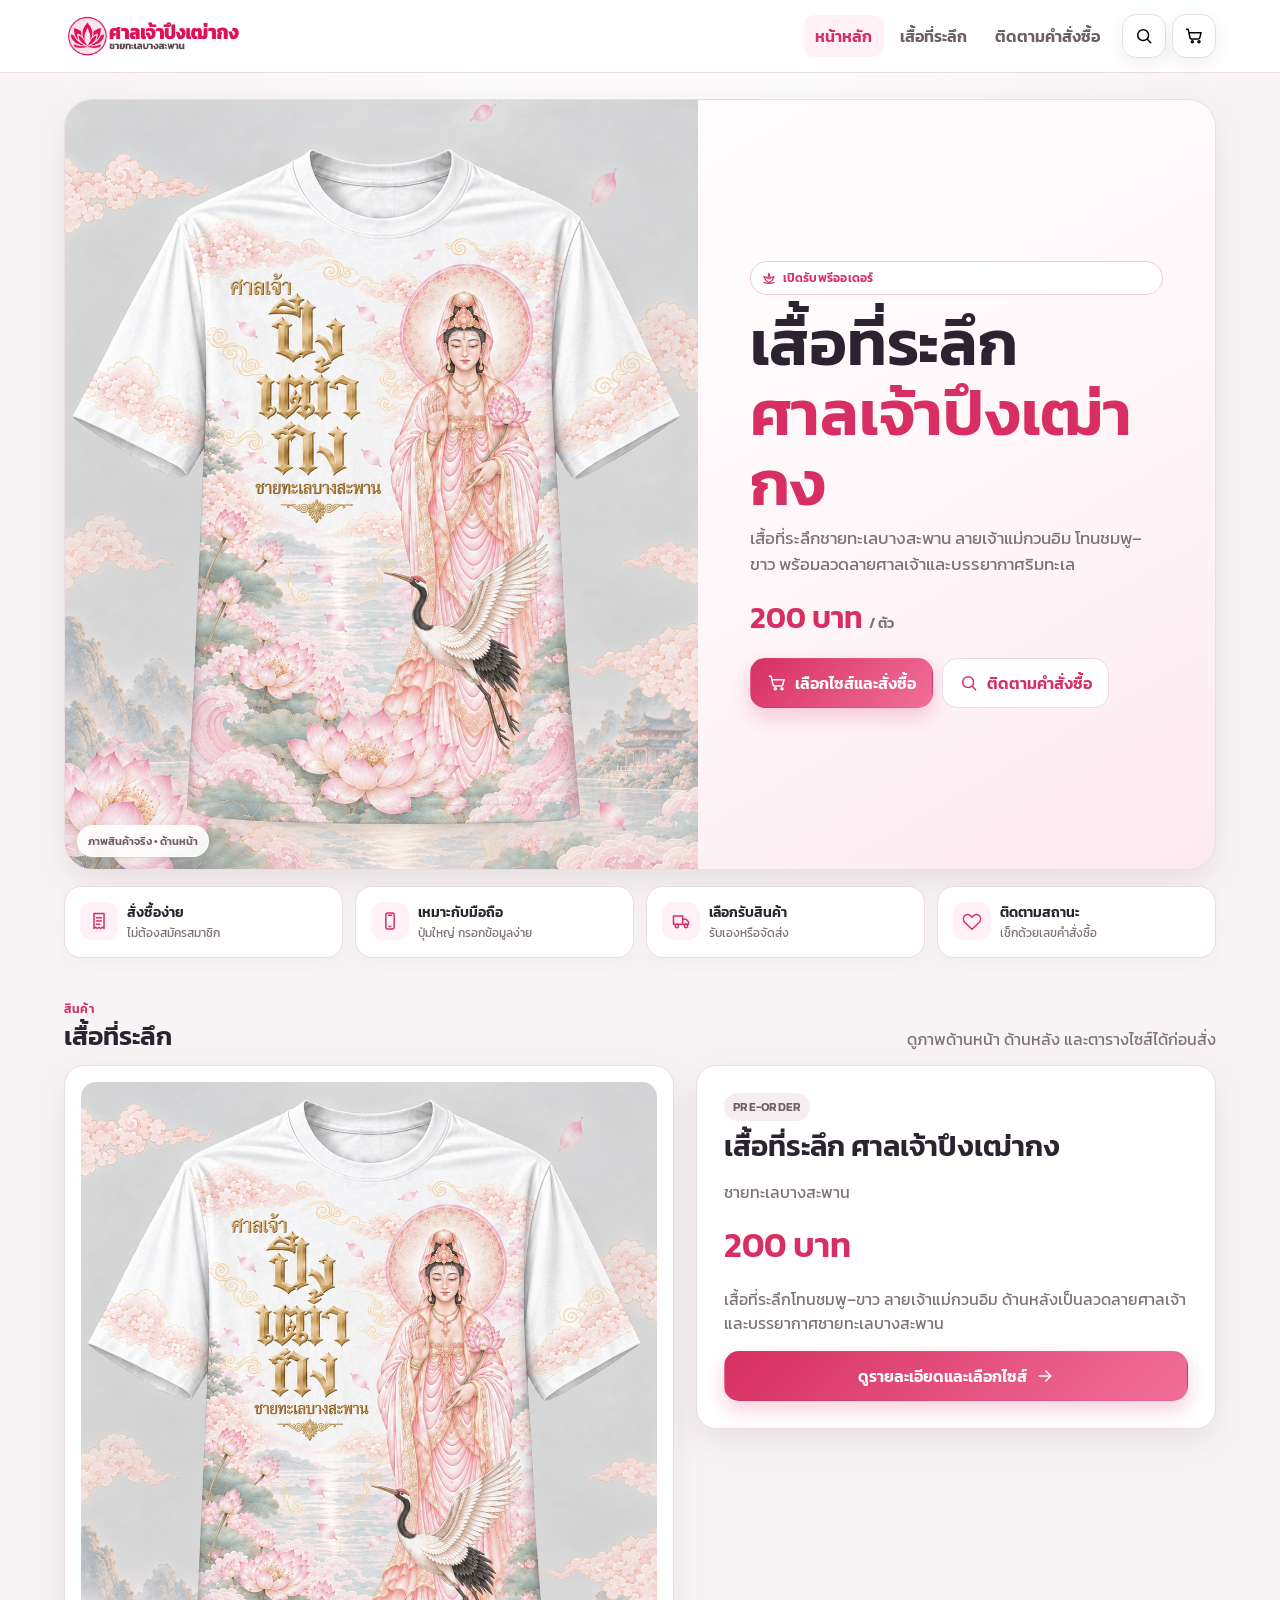
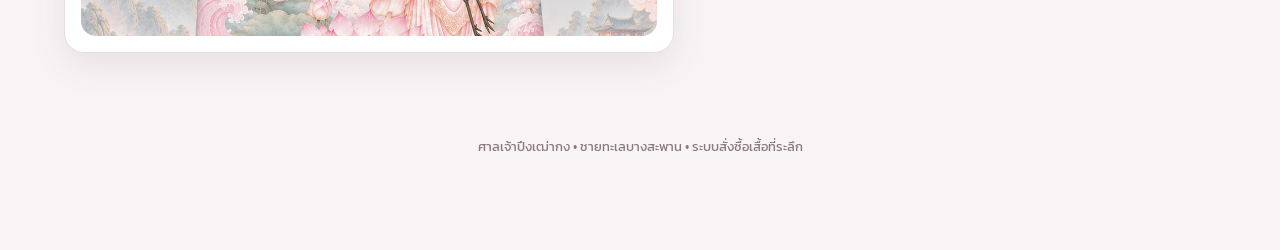
==== commit 25934bee: "Update index.html" ====
--- a/index.html
+++ b/index.html
@@ -102,9 +102,9 @@
       <div class="product-panel">
         <span class="tag">PRE-ORDER</span><h2 id="productName"></h2><p class="muted" id="productSubtitle"></p><div class="product-price"><span id="productPrice"></span> บาท</div><div id="productPriceNote" class="product-price-note">ราคาปกติ 200 บาท/ตัว • 6XL ขึ้นไป +50 บาท/ตัว</div><p class="muted" id="productDescription"></p>
         <div class="label">เลือกขนาด</div><div id="sizeGrid" class="size-grid"></div>
-        <div class="size-help"><b>ขนาดไซส์เด็ก<b> : BS รอบอก 24″ / ยาว 16″ • BM รอบอก 26″ / ยาว 17″ • BL รอบอก 28″ / ยาว 18″ • BXL รอบอก 30″ / ยาว 19″ <br>
+        <div class="size-help"><b>ขนาดไซส์เด็ก</b> : BS รอบอก 24″ / ยาว 16″ • BM รอบอก 26″ / ยาว 17″ • BL รอบอก 28″ / ยาว 18″ • BXL รอบอก 30″ / ยาว 19″ <br>
 
-<b>ขนาดไซส์ปกติ<b>: XXS รอบอก 32″ / ยาว 22″ • XS 34″ / 24″ • S 36″ / 25″ • M 38″ / 26″ • L 40″ / 27″ • XL 42″ / 28″ • 2XL 44″ / 29″ • 3XL 46″ / 30″ • 4XL 48″ / 32″ • 5XL 50″ / 33″ • 6XL 52″ / 34″ • 7XL 54″ / 35″<br><b>ไซส์พิเศษ 6XL ขึ้นไป เพิ่ม 50 บาท/ตัว</b></div>
+<b>ขนาดไซส์ปกติ</b>: XXS รอบอก 32″ / ยาว 22″ • XS 34″ / 24″ • S 36″ / 25″ • M 38″ / 26″ • L 40″ / 27″ • XL 42″ / 28″ • 2XL 44″ / 29″ • 3XL 46″ / 30″ • 4XL 48″ / 32″ • 5XL 50″ / 33″ • 6XL 52″ / 34″ • 7XL 54″ / 35″<br><b>ไซส์พิเศษ 6XL ขึ้นไป เพิ่ม 50 บาท/ตัว</b></div>
         <div class="label">จำนวน</div><div class="qty"><button id="qtyMinus" aria-label="ลดจำนวน">−</button><span id="qtyValue">1</span><button id="qtyPlus" aria-label="เพิ่มจำนวน">+</button></div>
         <div class="notice with-icon"><svg class="icon notice-icon"><use href="#i-truck"></use></svg><span>ค่าจัดส่ง 50 บาทต่อคำสั่งซื้อ หรือเลือกรับด้วยตัวเองได้ฟรี</span></div>
         <button id="addToCart" class="btn primary full"><svg class="icon"><use href="#i-cart"></use></svg>เพิ่มลงตะกร้า</button>
